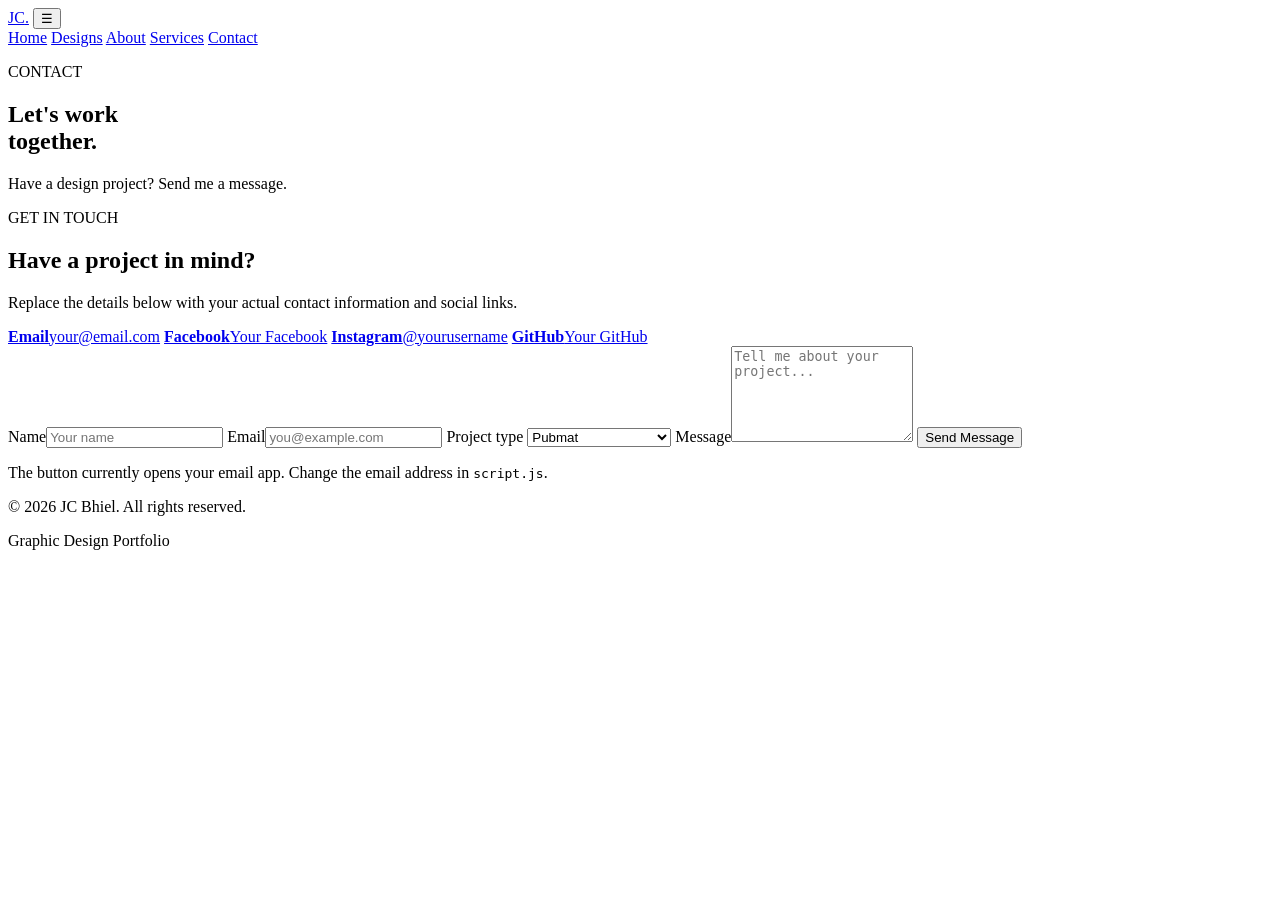
==== contact.html @ e27d999d "Add files via upload" ====
<!DOCTYPE html>
<html lang="en">
<head>
  <meta charset="UTF-8">
  <meta name="viewport" content="width=device-width, initial-scale=1.0">
  <title>Contact | JC Bhiel</title>
  <link rel="stylesheet" href="css/style.css">
</head>
<body>
  <header class="navbar">
    <a class="logo" href="index.html">JC<span>.</span></a>
    <button class="menu-btn" aria-label="Open menu">☰</button>
    <nav>
      <a href="index.html">Home</a>
      <a href="designs.html">Designs</a>
      <a href="about.html">About</a>
      <a href="services.html">Services</a>
      <a class="nav-contact active" href="contact.html">Contact</a>
    </nav>
  </header>

  <main>
    <section class="page-hero">
      <p class="eyebrow">CONTACT</p>
      <h1>Let's work<br><span>together.</span></h1>
      <p>Have a design project? Send me a message.</p>
    </section>

    <section class="contact-layout section">
      <div class="contact-info">
        <p class="eyebrow">GET IN TOUCH</p>
        <h2>Have a project in mind?</h2>
        <p>Replace the details below with your actual contact information and social links.</p>

        <div class="contact-list">
          <a href="mailto:your@email.com"><strong>Email</strong><span>your@email.com</span></a>
          <a href="#"><strong>Facebook</strong><span>Your Facebook</span></a>
          <a href="#"><strong>Instagram</strong><span>@yourusername</span></a>
          <a href="#"><strong>GitHub</strong><span>Your GitHub</span></a>
        </div>
      </div>

      <form class="contact-form" onsubmit="return handleContactForm(event)">
        <label>Name<input type="text" id="name" required placeholder="Your name"></label>
        <label>Email<input type="email" id="email" required placeholder="you@example.com"></label>
        <label>Project type
          <select id="project">
            <option>Pubmat</option>
            <option>Poster</option>
            <option>Social Media Design</option>
            <option>Logo / Branding</option>
            <option>Other</option>
          </select>
        </label>
        <label>Message<textarea id="message" required rows="6" placeholder="Tell me about your project..."></textarea></label>
        <button class="btn primary" type="submit">Send Message</button>
        <p class="form-note">The button currently opens your email app. Change the email address in <code>script.js</code>.</p>
      </form>
    </section>
  </main>

  <footer>
    <p>© 2026 JC Bhiel. All rights reserved.</p>
    <p>Graphic Design Portfolio</p>
  </footer>

  <script src="js/script.js"></script>
</body>
</html>
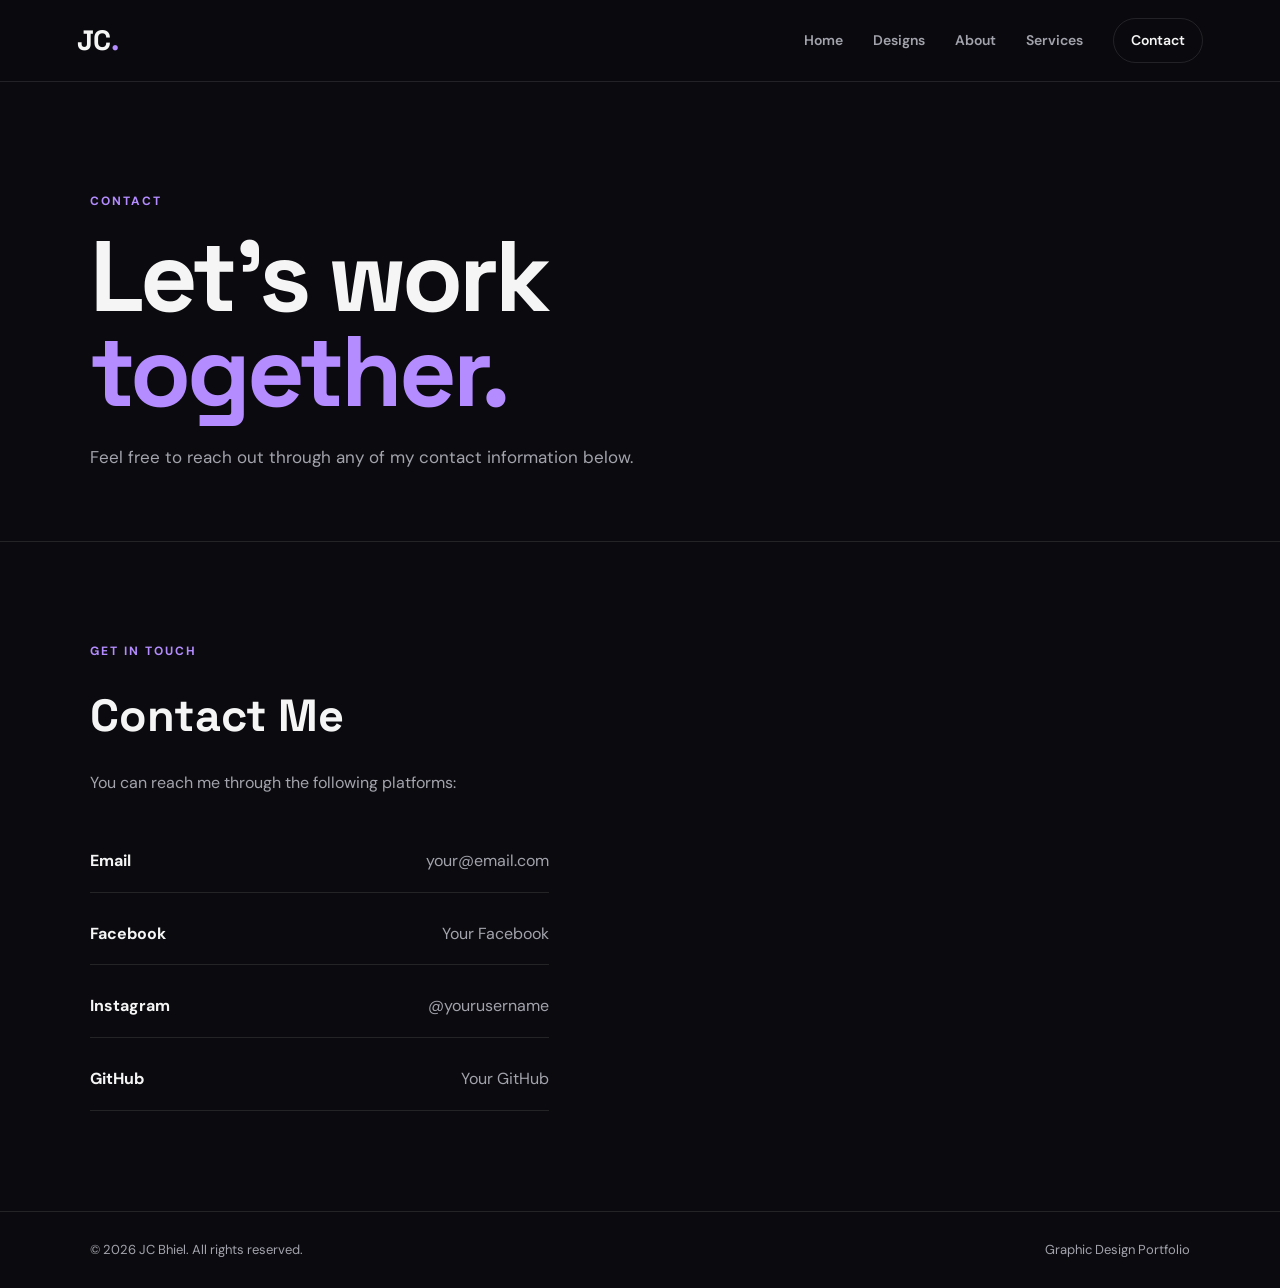
==== commit 5165977b: "Update contact.html" ====
--- a/contact.html
+++ b/contact.html
@@ -23,39 +23,37 @@
     <section class="page-hero">
       <p class="eyebrow">CONTACT</p>
       <h1>Let's work<br><span>together.</span></h1>
-      <p>Have a design project? Send me a message.</p>
+      <p>Feel free to reach out through any of my contact information below.</p>
     </section>
 
     <section class="contact-layout section">
       <div class="contact-info">
         <p class="eyebrow">GET IN TOUCH</p>
-        <h2>Have a project in mind?</h2>
-        <p>Replace the details below with your actual contact information and social links.</p>
+        <h2>Contact Me</h2>
+        <p>You can reach me through the following platforms:</p>
 
         <div class="contact-list">
-          <a href="mailto:your@email.com"><strong>Email</strong><span>your@email.com</span></a>
-          <a href="#"><strong>Facebook</strong><span>Your Facebook</span></a>
-          <a href="#"><strong>Instagram</strong><span>@yourusername</span></a>
-          <a href="#"><strong>GitHub</strong><span>Your GitHub</span></a>
+          <a href="mailto:your@email.com">
+            <strong>Email</strong>
+            <span>your@email.com</span>
+          </a>
+
+          <a href="#">
+            <strong>Facebook</strong>
+            <span>Your Facebook</span>
+          </a>
+
+          <a href="#">
+            <strong>Instagram</strong>
+            <span>@yourusername</span>
+          </a>
+
+          <a href="#">
+            <strong>GitHub</strong>
+            <span>Your GitHub</span>
+          </a>
         </div>
       </div>
-
-      <form class="contact-form" onsubmit="return handleContactForm(event)">
-        <label>Name<input type="text" id="name" required placeholder="Your name"></label>
-        <label>Email<input type="email" id="email" required placeholder="you@example.com"></label>
-        <label>Project type
-          <select id="project">
-            <option>Pubmat</option>
-            <option>Poster</option>
-            <option>Social Media Design</option>
-            <option>Logo / Branding</option>
-            <option>Other</option>
-          </select>
-        </label>
-        <label>Message<textarea id="message" required rows="6" placeholder="Tell me about your project..."></textarea></label>
-        <button class="btn primary" type="submit">Send Message</button>
-        <p class="form-note">The button currently opens your email app. Change the email address in <code>script.js</code>.</p>
-      </form>
     </section>
   </main>
 
--- a/css/style.css
+++ b/css/style.css
@@ -0,0 +1,412 @@
+@import url('https://fonts.googleapis.com/css2?family=DM+Sans:wght@400;500;600;700&family=Space+Grotesk:wght@400;500;600;700&display=swap');
+
+:root {
+  --bg: #0b0b0f;
+  --surface: #13131a;
+  --surface-2: #1a1a23;
+  --text: #f5f5f5;
+  --muted: #a3a3ad;
+  --accent: #b48cff;
+  --accent-2: #7c4dff;
+  --border: rgba(255,255,255,.1);
+}
+
+* { box-sizing: border-box; margin: 0; padding: 0; }
+
+html { scroll-behavior: smooth; }
+
+body {
+  background: var(--bg);
+  color: var(--text);
+  font-family: "DM Sans", sans-serif;
+  line-height: 1.6;
+}
+
+a { color: inherit; text-decoration: none; }
+
+.navbar {
+  height: 82px;
+  padding: 0 6%;
+  display: flex;
+  align-items: center;
+  justify-content: space-between;
+  border-bottom: 1px solid var(--border);
+  position: sticky;
+  top: 0;
+  z-index: 20;
+  background: rgba(11,11,15,.88);
+  backdrop-filter: blur(14px);
+}
+
+.logo {
+  font-family: "Space Grotesk", sans-serif;
+  font-size: 28px;
+  font-weight: 700;
+}
+
+.logo span, h1 span, h2 span { color: var(--accent); }
+
+nav { display: flex; align-items: center; gap: 30px; }
+
+nav a {
+  color: var(--muted);
+  font-size: 14px;
+  font-weight: 600;
+  transition: .25s;
+}
+
+nav a:hover, nav a.active { color: var(--text); }
+
+.nav-contact {
+  border: 1px solid var(--border);
+  padding: 10px 17px;
+  border-radius: 100px;
+}
+
+.menu-btn { display: none; background: none; color: white; border: 0; font-size: 25px; }
+
+.hero {
+  min-height: calc(100vh - 82px);
+  padding: 80px 7%;
+  display: grid;
+  grid-template-columns: 1fr 1fr;
+  gap: 50px;
+  align-items: center;
+  overflow: hidden;
+}
+
+.eyebrow {
+  color: var(--accent);
+  font-size: 12px;
+  letter-spacing: 2px;
+  font-weight: 700;
+  margin-bottom: 18px;
+}
+
+h1, h2, h3 { font-family: "Space Grotesk", sans-serif; }
+
+.hero h1 {
+  font-size: clamp(50px, 7vw, 92px);
+  line-height: .98;
+  letter-spacing: -4px;
+  max-width: 750px;
+}
+
+.hero-description {
+  max-width: 590px;
+  color: var(--muted);
+  font-size: 17px;
+  margin: 28px 0;
+}
+
+.hero-buttons { display: flex; gap: 12px; flex-wrap: wrap; }
+
+.btn {
+  display: inline-flex;
+  align-items: center;
+  justify-content: center;
+  border-radius: 100px;
+  padding: 13px 22px;
+  font-weight: 700;
+  border: 1px solid var(--border);
+  transition: .25s;
+  cursor: pointer;
+  font-family: inherit;
+}
+
+.btn:hover { transform: translateY(-2px); }
+
+.btn.primary { background: var(--text); color: #111; }
+.btn.secondary { color: var(--text); }
+
+.hero-showcase {
+  height: 550px;
+  position: relative;
+}
+
+.shape {
+  position: absolute;
+  border-radius: 50%;
+  filter: blur(2px);
+}
+
+.shape-one {
+  width: 260px; height: 260px;
+  background: var(--accent-2);
+  opacity: .4;
+  top: 70px; left: 120px;
+  filter: blur(70px);
+}
+
+.shape-two {
+  width: 200px; height: 200px;
+  background: #ff4dc4;
+  opacity: .25;
+  bottom: 50px; right: 20px;
+  filter: blur(65px);
+}
+
+.showcase-card {
+  position: absolute;
+  width: 250px;
+  height: 330px;
+  border: 8px solid #20202a;
+  background: #22222d;
+  box-shadow: 0 25px 70px rgba(0,0,0,.45);
+  transition: .4s;
+}
+
+.showcase-card:hover { transform: translateY(-12px) rotate(0deg); }
+
+.card-a { top: 50px; left: 80px; transform: rotate(-9deg); }
+.card-b { top: 100px; right: 45px; transform: rotate(9deg); }
+.card-c { bottom: 15px; left: 180px; transform: rotate(2deg); }
+
+.placeholder {
+  display: flex;
+  align-items: center;
+  justify-content: center;
+  text-align: center;
+  background:
+    radial-gradient(circle at 20% 20%, rgba(180,140,255,.4), transparent 30%),
+    radial-gradient(circle at 80% 70%, rgba(255,77,196,.25), transparent 30%),
+    #20202a;
+  color: rgba(255,255,255,.5);
+  font-family: "Space Grotesk", sans-serif;
+  font-weight: 700;
+  letter-spacing: 2px;
+}
+
+.section { padding: 100px 7%; }
+
+.section-heading {
+  display: flex;
+  justify-content: space-between;
+  align-items: end;
+  margin-bottom: 35px;
+}
+
+.section-heading h2 { font-size: 42px; }
+
+.text-link { color: var(--accent); font-weight: 700; }
+
+.design-grid {
+  display: grid;
+  grid-template-columns: repeat(3, 1fr);
+  gap: 24px;
+}
+
+.design-card {
+  cursor: pointer;
+  transition: .3s;
+}
+
+.design-card:hover { transform: translateY(-7px); }
+
+.design-image {
+  width: 100%;
+  height: auto;
+  display: block;
+  border-radius: 14px;
+}
+
+.design-info { padding: 15px 3px; }
+
+.design-info span {
+  color: var(--accent);
+  font-size: 12px;
+  text-transform: uppercase;
+  letter-spacing: 1px;
+}
+
+.design-info h3 { font-size: 20px; margin-top: 4px; }
+
+.stats {
+  border-top: 1px solid var(--border);
+  border-bottom: 1px solid var(--border);
+  padding: 50px 7%;
+  display: grid;
+  grid-template-columns: repeat(4, 1fr);
+  gap: 30px;
+}
+
+.stats div { display: flex; flex-direction: column; gap: 5px; }
+.stats strong { font: 700 30px "Space Grotesk"; color: var(--accent); }
+.stats span { color: var(--muted); }
+
+.cta {
+  text-align: center;
+  padding: 130px 7%;
+}
+
+.cta h2 { font-size: clamp(40px, 6vw, 70px); line-height: 1.05; margin-bottom: 35px; }
+
+footer {
+  padding: 28px 7%;
+  border-top: 1px solid var(--border);
+  display: flex;
+  justify-content: space-between;
+  color: var(--muted);
+  font-size: 13px;
+}
+
+.page-hero {
+  padding: 110px 7% 70px;
+  border-bottom: 1px solid var(--border);
+}
+
+.page-hero h1 { font-size: clamp(55px, 8vw, 100px); line-height: .95; letter-spacing: -4px; }
+.page-hero > p:last-child { color: var(--muted); margin-top: 25px; font-size: 17px; }
+
+.portfolio-section { padding-top: 60px; }
+
+.filters { display: flex; flex-wrap: wrap; gap: 10px; margin-bottom: 35px; }
+
+.filter {
+  background: transparent;
+  color: var(--muted);
+  border: 1px solid var(--border);
+  padding: 9px 17px;
+  border-radius: 100px;
+  cursor: pointer;
+  font-family: inherit;
+}
+
+.filter:hover, .filter.active { background: var(--text); color: #111; }
+
+.project.hidden { display: none; }
+
+.about-layout {
+  display: grid;
+  grid-template-columns: .8fr 1.2fr;
+  gap: 80px;
+  align-items: center;
+}
+
+.profile-box {
+  aspect-ratio: 1 / 1.1;
+  max-width: 470px;
+}
+
+.profile-placeholder {
+  width: 100%;
+  height: 100%;
+  border-radius: 20px;
+  background:
+    radial-gradient(circle at 25% 25%, rgba(180,140,255,.5), transparent 30%),
+    linear-gradient(145deg, #29293a, #121218);
+  display: flex;
+  align-items: center;
+  justify-content: center;
+  color: #888;
+  font: 700 25px "Space Grotesk";
+  text-align: center;
+}
+
+.about-text h2 { font-size: 52px; margin-bottom: 20px; }
+.about-text > p:not(.eyebrow) { color: var(--muted); max-width: 700px; margin-bottom: 18px; }
+
+.skills { display: flex; flex-wrap: wrap; gap: 10px; margin-top: 25px; }
+.skills span {
+  border: 1px solid var(--border);
+  padding: 9px 13px;
+  border-radius: 100px;
+  color: var(--muted);
+  font-size: 13px;
+}
+
+.services-grid {
+  display: grid;
+  grid-template-columns: repeat(2, 1fr);
+  gap: 20px;
+}
+
+.service-card {
+  padding: 40px;
+  min-height: 270px;
+  background: var(--surface);
+  border: 1px solid var(--border);
+  border-radius: 18px;
+  transition: .3s;
+}
+
+.service-card:hover { background: var(--surface-2); transform: translateY(-5px); }
+.service-number { color: var(--accent); font-weight: 700; margin-bottom: 40px; }
+.service-card h2 { font-size: 35px; margin-bottom: 12px; }
+.service-card p { color: var(--muted); max-width: 550px; }
+
+.contact-layout {
+  display: grid;
+  grid-template-columns: .9fr 1.1fr;
+  gap: 80px;
+}
+
+.contact-info h2 { font-size: 45px; margin-bottom: 18px; }
+.contact-info > p:not(.eyebrow) { color: var(--muted); }
+
+.contact-list { margin-top: 35px; display: grid; gap: 10px; }
+.contact-list a {
+  padding: 18px 0;
+  border-bottom: 1px solid var(--border);
+  display: flex;
+  justify-content: space-between;
+  gap: 20px;
+}
+.contact-list span { color: var(--muted); }
+
+.contact-form {
+  background: var(--surface);
+  border: 1px solid var(--border);
+  border-radius: 18px;
+  padding: 30px;
+  display: grid;
+  gap: 18px;
+}
+
+.contact-form label { display: grid; gap: 8px; font-weight: 600; font-size: 14px; }
+
+input, select, textarea {
+  width: 100%;
+  background: #0d0d12;
+  border: 1px solid var(--border);
+  color: var(--text);
+  padding: 13px 14px;
+  border-radius: 10px;
+  outline: none;
+  font: inherit;
+}
+
+input:focus, select:focus, textarea:focus { border-color: var(--accent); }
+textarea { resize: vertical; }
+.form-note { color: var(--muted); font-size: 12px; }
+
+@media (max-width: 850px) {
+  .menu-btn { display: block; }
+  nav {
+    display: none;
+    position: absolute;
+    top: 82px; left: 0; right: 0;
+    background: var(--bg);
+    padding: 25px 7%;
+    flex-direction: column;
+    align-items: flex-start;
+    border-bottom: 1px solid var(--border);
+  }
+  nav.open { display: flex; }
+  .hero { grid-template-columns: 1fr; padding-top: 55px; }
+  .hero-showcase { height: 430px; }
+  .design-grid { grid-template-columns: repeat(2, 1fr); }
+  .stats { grid-template-columns: repeat(2, 1fr); }
+  .about-layout, .contact-layout { grid-template-columns: 1fr; gap: 45px; }
+}
+
+@media (max-width: 550px) {
+  .hero h1 { letter-spacing: -2px; }
+  .section, .hero { padding-left: 5%; padding-right: 5%; }
+  .page-hero { padding-left: 5%; padding-right: 5%; }
+  .design-grid, .services-grid { grid-template-columns: 1fr; }
+  .stats { grid-template-columns: 1fr; padding-left: 5%; padding-right: 5%; }
+  .section-heading { align-items: flex-start; gap: 15px; flex-direction: column; }
+  footer { padding: 25px 5%; flex-direction: column; gap: 8px; }
+  .hero-showcase { transform: scale(.85); transform-origin: top center; margin-bottom: -70px; }
+}
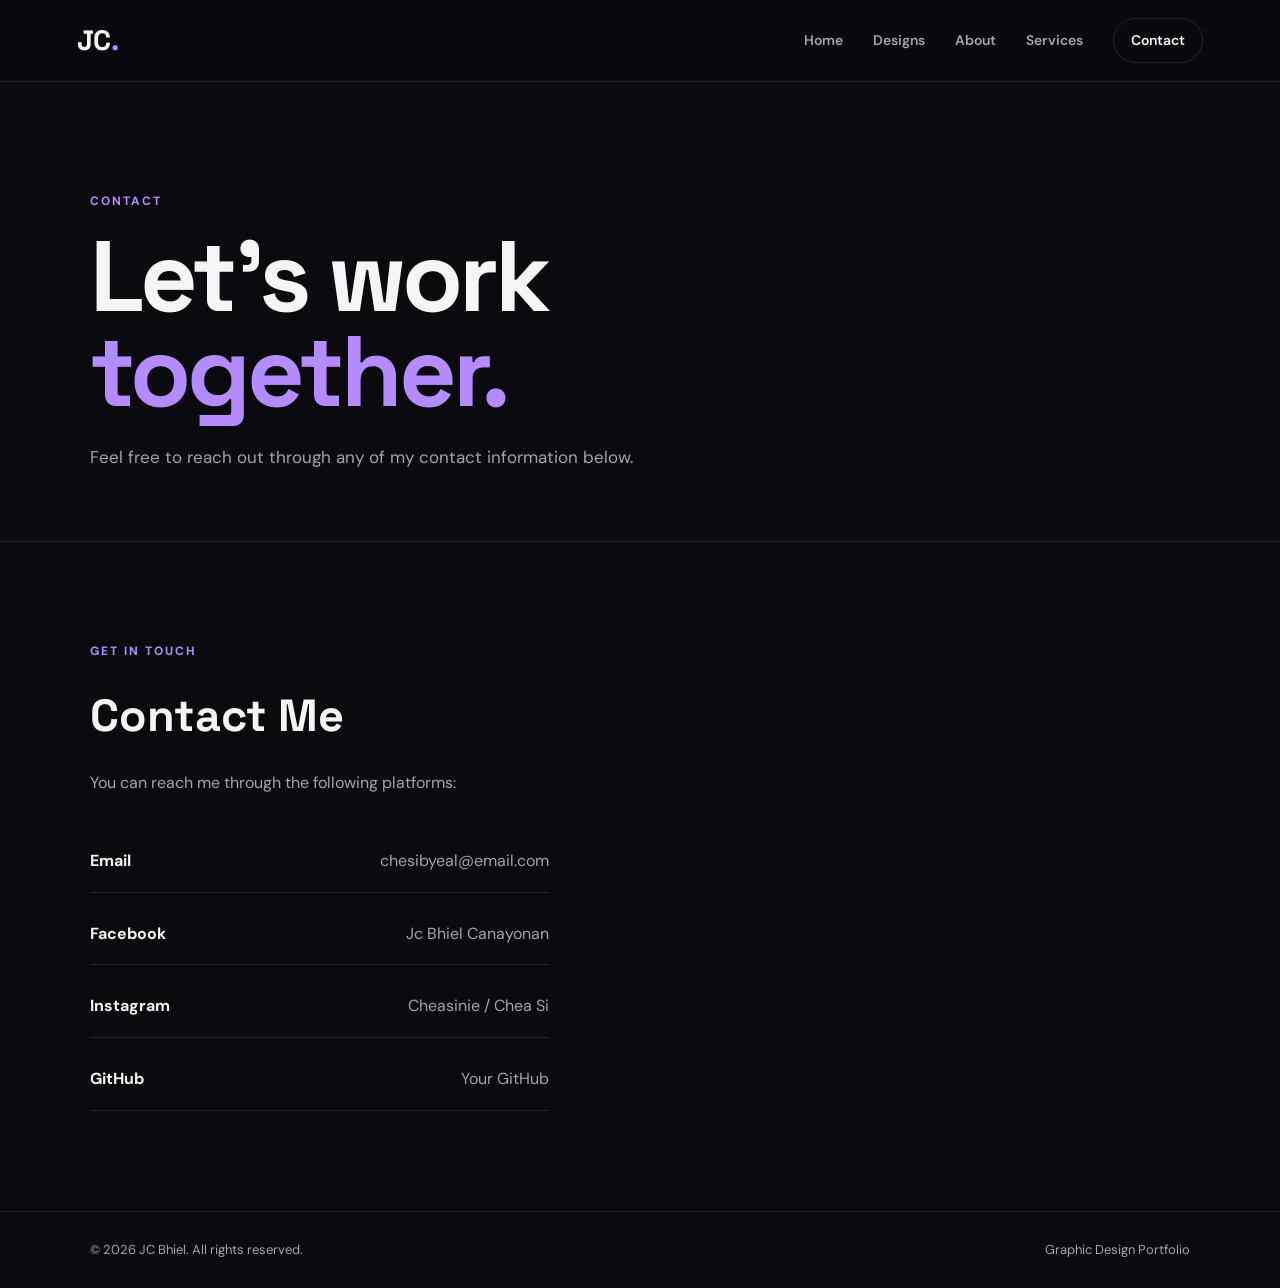
==== commit 12b19650: "Update contact.html" ====
--- a/contact.html
+++ b/contact.html
@@ -35,17 +35,17 @@
         <div class="contact-list">
           <a href="mailto:your@email.com">
             <strong>Email</strong>
-            <span>your@email.com</span>
+            <span>chesibyeal@email.com</span>
           </a>
 
           <a href="#">
             <strong>Facebook</strong>
-            <span>Your Facebook</span>
+            <span>Jc Bhiel Canayonan</span>
           </a>
 
           <a href="#">
             <strong>Instagram</strong>
-            <span>@yourusername</span>
+            <span>Cheasinie / Chea Si</span>
           </a>
 
           <a href="#">
